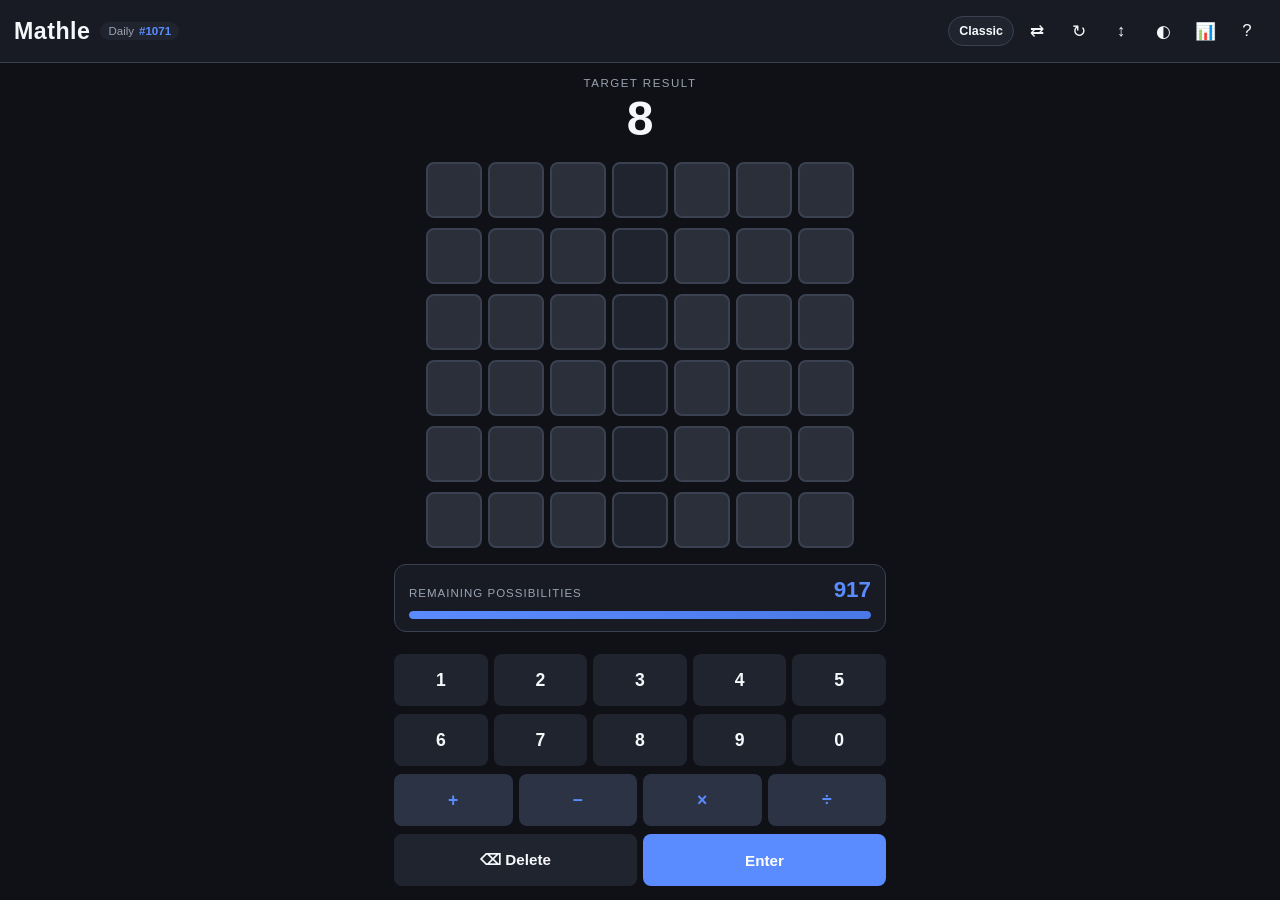
==== index.html @ 93868103 "Added equation mode Guess the two values and the answer" ====
<!DOCTYPE html>
<html lang="en">
<head>
  <meta charset="UTF-8" />
  <meta name="viewport" content="width=device-width, initial-scale=1.0, maximum-scale=1.0, user-scalable=no" />
  <meta name="theme-color" content="#0f1117" />
  <title>Mathle — Math Wordle</title>
  <link rel="stylesheet" href="styles.css" />
</head>
<body>
  <header class="topbar">
    <div class="brand">
      <h1>Mathle</h1>
      <span class="mode-badge">
        <span id="mode-label">Daily</span>
        <span id="puzzle-tag" class="puzzle-tag">#1</span>
      </span>
    </div>
    <div class="top-actions">
      <button id="type-toggle" class="text-btn" title="Switch Classic / Equation mode" aria-label="Switch game type">Classic</button>
      <button id="mode-toggle" class="icon-btn" title="Switch Daily / Unlimited" aria-label="Switch mode">⇄</button>
      <button id="new-game-btn" class="icon-btn" title="New puzzle" aria-label="New puzzle">↻</button>
      <button id="hints-toggle" class="icon-btn" title="Toggle higher/lower hints" aria-label="Toggle hints">↕</button>
      <button id="colorblind-btn" class="icon-btn" title="Colorblind mode" aria-label="Colorblind mode">◐</button>
      <button id="stats-btn" class="icon-btn" title="Statistics" aria-label="Statistics">📊</button>
      <button id="help-btn" class="icon-btn" title="How to play" aria-label="Help">?</button>
    </div>
  </header>

  <main class="game">
    <section class="target">
      <div class="target-label">Target result</div>
      <div id="target-result" class="target-value">—</div>
    </section>

    <section id="board" class="board" aria-label="Guesses"></section>

    <section class="entropy" aria-label="Remaining possibilities">
      <div class="entropy-head">
        <span class="entropy-label">Remaining possibilities</span>
        <span id="entropy-value" class="entropy-value">—</span>
      </div>
      <div class="entropy-track"><div id="entropy-bar" class="entropy-bar"></div></div>
    </section>

    <section id="keypad" class="keypad" aria-label="Keypad">
      <div class="key-row">
        <button class="key" data-key="1">1</button>
        <button class="key" data-key="2">2</button>
        <button class="key" data-key="3">3</button>
        <button class="key" data-key="4">4</button>
        <button class="key" data-key="5">5</button>
      </div>
      <div class="key-row">
        <button class="key" data-key="6">6</button>
        <button class="key" data-key="7">7</button>
        <button class="key" data-key="8">8</button>
        <button class="key" data-key="9">9</button>
        <button class="key" data-key="0">0</button>
      </div>
      <div class="key-row">
        <button class="key op-key" data-key="+">+</button>
        <button class="key op-key" data-key="−">−</button>
        <button class="key op-key" data-key="×">×</button>
        <button class="key op-key" data-key="÷">÷</button>
        <button class="key op-key key-eq" data-key="=" title="Move to the result">=</button>
      </div>
      <div class="key-row">
        <button class="key wide" data-key="del">⌫ Delete</button>
        <button class="key wide accent" data-key="enter">Enter</button>
      </div>
    </section>
  </main>

  <!-- Overlay + modals -->
  <div id="overlay" class="overlay"></div>

  <div id="help-modal" class="modal">
    <button class="modal-close" data-close aria-label="Close">×</button>
    <h2>How to play</h2>
    <p>Find the hidden equation that produces the <strong>target result</strong>.
       Guess a <strong>three-digit number</strong>, an <strong>operator</strong>
       (+ − × ÷), and another <strong>three-digit number</strong>. The result is
       computed for you.</p>
    <ul class="legend">
      <li><span class="swatch correct"></span> Right digit, right spot</li>
      <li><span class="swatch present"></span> Digit is in that number, wrong spot</li>
      <li><span class="swatch absent"></span> Digit not in that number</li>
    </ul>
    <p>The operator tile turns green when it's correct. Beneath each number a pill
       shows <strong>▲ Higher</strong> or <strong>▼ Lower</strong> — telling you
       which way the hidden number's <em>full value</em> lies (not its digits).</p>
    <p>The <strong>Remaining possibilities</strong> meter shows how many equations
       still fit everything you've learned. You have <strong>6 guesses</strong>.</p>

    <h3>Two modes</h3>
    <p><strong>Classic</strong> — the result is shown; find the two 3-digit numbers
       and operator that make it.</p>
    <p><strong>Equation</strong> — nothing is shown. Guess a whole equation: two
       1–2 digit numbers, an operator, and the answer (type the operands, press
       <strong>=</strong>, then the result). Your guess must actually balance.
       Empty leading cells are <strong>blanks</strong> — a green blank means that
       number is shorter than its box. Use <strong>↕</strong> to turn the
       Higher/Lower hints off for a harder game.</p>
  </div>

  <div id="stats-modal" class="modal">
    <button class="modal-close" data-close aria-label="Close">×</button>
    <h2>Statistics</h2>
    <div class="stats-grid">
      <div><div id="stat-played" class="stat-num">0</div><div class="stat-cap">Played</div></div>
      <div><div id="stat-winpct" class="stat-num">0</div><div class="stat-cap">Win %</div></div>
      <div><div id="stat-streak" class="stat-num">0</div><div class="stat-cap">Streak</div></div>
      <div><div id="stat-best" class="stat-num">0</div><div class="stat-cap">Best</div></div>
    </div>
    <h3>Guess distribution</h3>
    <div id="dist-bars" class="dist-bars"></div>
  </div>

  <div id="gameover-modal" class="modal">
    <button class="modal-close" data-close aria-label="Close">×</button>
    <h2 id="gameover-title">Solved!</h2>
    <p id="gameover-sub" class="gameover-sub"></p>
    <div id="result-equation" class="result-equation"></div>
    <div class="gameover-actions">
      <button id="share-btn" class="btn">Share</button>
      <button id="playagain-btn" class="btn accent">Play again</button>
    </div>
  </div>

  <div id="toast" class="toast" role="status" aria-live="polite"></div>

  <!-- Modules, loaded in dependency order (classic scripts share globals). -->
  <script src="js/constants.js"></script>
  <script src="js/rng.js"></script>
  <script src="js/feedbackEngine.js"></script>
  <script src="js/entropyCalculator.js"></script>
  <script src="js/puzzleGenerator.js"></script>
  <script src="js/guessValidator.js"></script>
  <script src="js/statisticsManager.js"></script>
  <script src="js/dailyPuzzle.js"></script>
  <script src="js/equationMode.js"></script>
  <script src="js/uiRenderer.js"></script>
  <script src="js/main.js"></script>
</body>
</html>
---- styles.css ----
/* ============================================================
   Mathle — dark-first, mobile-friendly styling
   ============================================================ */

:root {
  --bg: #0f1117;
  --panel: #181b24;
  --panel-2: #20242f;
  --tile: #2a2f3a;
  --tile-border: #3a4150;
  --text: #f5f7fa;
  --muted: #9aa3b2;
  --accent: #5b8cff;
  --accent-2: #4a78e6;

  --correct: #4caf72;
  --present: #d6a93b;
  --absent: #3a4150;

  --radius: 12px;
  --gap: 6px;
  --tile-size: clamp(38px, 11.5vw, 56px);
}

/* Colorblind palette: blue / orange (high-contrast, Wordle-style) */
body.colorblind {
  --correct: #2f80ed;
  --present: #f28c28;
}

* { box-sizing: border-box; }

html, body {
  margin: 0;
  height: 100%;
}

body {
  background: var(--bg);
  color: var(--text);
  font-family: -apple-system, BlinkMacSystemFont, "Segoe UI", Roboto, Helvetica, Arial, sans-serif;
  -webkit-font-smoothing: antialiased;
  display: flex;
  flex-direction: column;
  min-height: 100vh;
  touch-action: manipulation;
}

/* ---- Top bar ---- */
.topbar {
  display: flex;
  align-items: center;
  justify-content: space-between;
  gap: 6px 10px;
  flex-wrap: wrap; /* controls drop to a second line rather than clipping */
  padding: 12px 14px;
  border-bottom: 1px solid var(--tile-border);
  background: var(--panel);
  position: sticky;
  top: 0;
  z-index: 5;
}
.top-actions { flex-wrap: wrap; justify-content: flex-end; }
.brand { display: flex; align-items: center; gap: 10px; }
.brand h1 {
  font-size: 1.45rem;
  margin: 0;
  letter-spacing: 0.5px;
  font-weight: 800;
}
.mode-badge {
  display: inline-flex;
  align-items: center;
  gap: 5px;
  font-size: 0.72rem;
  color: var(--muted);
  background: var(--panel-2);
  padding: 3px 8px;
  border-radius: 999px;
}
.puzzle-tag { color: var(--accent); font-weight: 700; }

.top-actions { display: flex; gap: 4px; }
.icon-btn {
  background: transparent;
  border: none;
  color: var(--text);
  font-size: 1.05rem;
  width: 38px;
  height: 38px;
  border-radius: 10px;
  cursor: pointer;
  transition: background 0.15s;
}
.icon-btn:hover { background: var(--panel-2); }

/* ---- Layout ---- */
.game {
  flex: 1;
  width: 100%;
  max-width: 520px;
  margin: 0 auto;
  padding: 14px;
  display: flex;
  flex-direction: column;
  gap: 16px;
}

/* ---- Target ---- */
.target { text-align: center; }
.target-label {
  font-size: 0.72rem;
  text-transform: uppercase;
  letter-spacing: 1.5px;
  color: var(--muted);
}
.target-value {
  font-size: clamp(2.1rem, 9vw, 3rem);
  font-weight: 800;
  font-variant-numeric: tabular-nums;
  margin-top: 2px;
}

/* ---- Board ---- */
.board {
  display: flex;
  flex-direction: column;
  gap: 10px;
  align-items: center;
}
.row {
  display: flex;
  flex-direction: column;
  align-items: center;
  gap: 3px;
}
.row-eq {
  display: flex;
  align-items: flex-start;
  gap: var(--gap);
  justify-content: center;
}
.operand-wrap {
  display: flex;
  flex-direction: column;
  align-items: stretch; /* hint pill stretches to the full operand width */
  gap: 4px;
}
.operand { display: flex; gap: var(--gap); }

.tile {
  width: var(--tile-size);
  height: var(--tile-size);
  display: flex;
  align-items: center;
  justify-content: center;
  font-size: calc(var(--tile-size) * 0.46);
  font-weight: 700;
  background: var(--tile);
  border: 2px solid var(--tile-border);
  border-radius: 8px;
  font-variant-numeric: tabular-nums;
  color: var(--text);
  user-select: none;
}
.tile.op {
  align-self: flex-start;
  background: var(--panel-2);
}
.tile.filled {
  border-color: var(--accent);
  animation: pop 0.1s ease;
}
.tile.correct { background: var(--correct); border-color: var(--correct); color: #fff; }
.tile.present { background: var(--present); border-color: var(--present); color: #fff; }
.tile.absent  { background: var(--absent);  border-color: var(--absent);  color: var(--text); }

/* Value hint pill — annotates the whole operand, deliberately styled unlike a
   digit tile (outlined pill, full operand width) so it can't be mistaken for
   per-digit feedback. */
.hint {
  display: flex;
  align-items: center;
  justify-content: center;
  gap: 4px;
  font-size: 0.62rem;
  font-weight: 800;
  text-transform: uppercase;
  letter-spacing: 0.6px;
  padding: 3px 4px;
  border-radius: 6px;
  background: var(--panel-2);
  border: 1px solid var(--tile-border);
  white-space: nowrap;
}
.hint .hint-ico { font-size: 0.6rem; line-height: 1; }
.hint.up   { color: #6ea8ff; border-color: #324a73; }
.hint.down { color: #ff9db1; border-color: #6e3a48; }
.hint.equal { color: var(--correct); border-color: #2f5a43; }

.eq-result {
  font-size: 0.78rem;
  color: var(--muted);
  font-variant-numeric: tabular-nums;
  white-space: nowrap;
}
.eq-result.match { color: var(--correct); font-weight: 700; }

/* ---- Entropy meter ---- */
.entropy {
  background: var(--panel);
  border: 1px solid var(--tile-border);
  border-radius: var(--radius);
  padding: 12px 14px;
}
.entropy-head {
  display: flex;
  align-items: baseline;
  justify-content: space-between;
}
.entropy-label {
  font-size: 0.72rem;
  text-transform: uppercase;
  letter-spacing: 1px;
  color: var(--muted);
}
.entropy-value {
  font-size: 1.4rem;
  font-weight: 800;
  font-variant-numeric: tabular-nums;
  color: var(--accent);
}
.entropy-track {
  margin-top: 8px;
  height: 8px;
  background: var(--panel-2);
  border-radius: 999px;
  overflow: hidden;
}
.entropy-bar {
  height: 100%;
  width: 100%;
  background: linear-gradient(90deg, var(--accent), var(--accent-2));
  border-radius: 999px;
  transition: width 0.6s cubic-bezier(0.22, 1, 0.36, 1);
}
.entropy-bar.solved { background: linear-gradient(90deg, var(--correct), #6dd39a); }

/* ---- Keypad ---- */
.keypad {
  display: flex;
  flex-direction: column;
  gap: 8px;
  margin-top: auto;
}
.key-row { display: flex; gap: 6px; justify-content: center; }
.key {
  flex: 1;
  min-width: 0;
  height: 52px;
  border: none;
  border-radius: 8px;
  background: var(--panel-2);
  color: var(--text);
  font-size: 1.1rem;
  font-weight: 700;
  cursor: pointer;
  transition: transform 0.08s, background 0.15s;
}
.key:active { transform: translateY(1px) scale(0.97); }
.key.op-key { background: #2c3344; color: var(--accent); }
.key.wide { flex: 1.6; font-size: 0.95rem; }
.key.accent { background: var(--accent); color: #fff; }
.key.correct { background: var(--correct); color: #fff; }
.key.present { background: var(--present); color: #fff; }
.key.absent  { background: #14171f; color: var(--muted); }

/* ---- Overlay & modals ---- */
.overlay {
  position: fixed;
  inset: 0;
  background: rgba(0, 0, 0, 0.6);
  opacity: 0;
  pointer-events: none;
  transition: opacity 0.2s;
  z-index: 10;
}
.overlay.open { opacity: 1; pointer-events: auto; }

.modal {
  position: fixed;
  left: 50%;
  top: 50%;
  transform: translate(-50%, -46%) scale(0.96);
  width: min(420px, calc(100vw - 32px));
  max-height: 86vh;
  overflow-y: auto;
  background: var(--panel);
  border: 1px solid var(--tile-border);
  border-radius: 16px;
  padding: 22px;
  z-index: 11;
  opacity: 0;
  pointer-events: none;
  transition: opacity 0.2s, transform 0.2s;
}
.modal.open {
  opacity: 1;
  pointer-events: auto;
  transform: translate(-50%, -50%) scale(1);
}
.modal h2 { margin-top: 0; }
.modal-close {
  position: absolute;
  top: 12px;
  right: 14px;
  background: none;
  border: none;
  color: var(--muted);
  font-size: 1.6rem;
  cursor: pointer;
  line-height: 1;
}

.legend { list-style: none; padding: 0; }
.legend li { display: flex; align-items: center; gap: 10px; margin: 8px 0; }
.swatch {
  width: 22px;
  height: 22px;
  border-radius: 5px;
  display: inline-block;
}
.swatch.correct { background: var(--correct); }
.swatch.present { background: var(--present); }
.swatch.absent  { background: var(--absent); }

.stats-grid {
  display: grid;
  grid-template-columns: repeat(4, 1fr);
  gap: 8px;
  text-align: center;
  margin-bottom: 18px;
}
.stat-num { font-size: 1.8rem; font-weight: 800; font-variant-numeric: tabular-nums; }
.stat-cap { font-size: 0.68rem; color: var(--muted); text-transform: uppercase; }

.dist-bars { display: flex; flex-direction: column; gap: 5px; }
.dist-row { display: flex; align-items: center; gap: 8px; }
.dist-label { width: 14px; color: var(--muted); font-weight: 700; }
.dist-bar {
  background: var(--accent);
  color: #fff;
  font-size: 0.78rem;
  font-weight: 700;
  text-align: right;
  padding: 2px 8px;
  border-radius: 4px;
  min-width: 24px;
  transition: width 0.4s ease;
}

.gameover-sub { color: var(--muted); margin-top: -6px; }
.result-equation {
  text-align: center;
  font-size: 1.4rem;
  font-weight: 800;
  font-variant-numeric: tabular-nums;
  background: var(--panel-2);
  border-radius: 10px;
  padding: 14px;
  margin: 14px 0;
}
.gameover-actions { display: flex; gap: 10px; }
.btn {
  flex: 1;
  height: 48px;
  border: none;
  border-radius: 10px;
  background: var(--panel-2);
  color: var(--text);
  font-size: 1rem;
  font-weight: 700;
  cursor: pointer;
}
.btn.accent { background: var(--accent); color: #fff; }
.btn:active { transform: translateY(1px); }

/* ---- Toast ---- */
.toast {
  position: fixed;
  left: 50%;
  bottom: 22px;
  transform: translateX(-50%) translateY(20px);
  background: #000;
  color: #fff;
  padding: 10px 18px;
  border-radius: 8px;
  font-weight: 600;
  font-size: 0.9rem;
  opacity: 0;
  pointer-events: none;
  transition: opacity 0.2s, transform 0.2s;
  z-index: 20;
}
.toast.show { opacity: 0.96; transform: translateX(-50%) translateY(0); }

/* ---- Animations ---- */
@keyframes pop {
  0% { transform: scale(0.9); }
  100% { transform: scale(1); }
}
@keyframes flip {
  0% { transform: rotateX(0); }
  50% { transform: rotateX(90deg); }
  100% { transform: rotateX(0); }
}
.tile.reveal { animation: flip 0.5s ease both; }

@keyframes shake {
  10%, 90% { transform: translateX(-2px); }
  20%, 80% { transform: translateX(4px); }
  30%, 50%, 70% { transform: translateX(-7px); }
  40%, 60% { transform: translateX(7px); }
}
.row.shake { animation: shake 0.45s ease; }

@keyframes bounce {
  0% { transform: translateY(0); }
  30% { transform: translateY(-14px); }
  50% { transform: translateY(0); }
  65% { transform: translateY(-7px); }
  100% { transform: translateY(0); }
}
.row.win-bounce .tile { animation: bounce 0.6s ease; }

@media (prefers-reduced-motion: reduce) {
  .tile.reveal, .row.shake, .row.win-bounce .tile { animation: none; }
}

/* ---- Game-type toggle button ---- */
.text-btn {
  background: var(--panel-2);
  border: 1px solid var(--tile-border);
  color: var(--text);
  font-size: 0.78rem;
  font-weight: 700;
  height: 30px;
  padding: 0 10px;
  border-radius: 999px;
  cursor: pointer;
  align-self: center;
}
.text-btn:hover { background: var(--tile); }

/* ---- Equation mode ---- */
body.mode-equation { --tile-size: clamp(28px, 7.6vw, 40px); --gap: 4px; }
body.mode-equation .target { display: none; }   /* nothing is given away */
body.mode-classic .key-eq { display: none; }    /* "=" only used in Equation */
body.hints-off .hint { display: none; }          /* hide higher/lower pills */

/* Blank padding cell — clearly emptier than an unfilled tile, but still grades. */
.tile.blank {
  background: #12151c;
  border-color: #232833;
  border-style: dashed;
}
.tile.blank.correct { background: var(--correct); border-color: var(--correct); border-style: solid; }
.tile.blank.present { background: var(--present); border-color: var(--present); border-style: solid; }
.tile.blank.absent  { background: #14171f; border-color: var(--tile-border); border-style: solid; }

/* Static "=" separator between the second operand and the result. */
.tile.sep {
  background: transparent;
  border: none;
  color: var(--muted);
  font-weight: 700;
  width: auto;
  min-width: 14px;
}

/* Highlight the field currently receiving input. */
.operand.active .tile {
  border-color: var(--accent);
  box-shadow: 0 0 0 1px var(--accent) inset;
}

/* ---- Mobile ---- */
.keypad { padding-bottom: env(safe-area-inset-bottom, 0); }
@media (max-width: 520px) {
  body.mode-equation { --tile-size: clamp(22px, 7vw, 33px); --gap: 3px; }
  .text-btn { font-size: 0.7rem; height: 28px; padding: 0 8px; }
}

@media (max-width: 520px) {
  :root {
    --tile-size: clamp(34px, 12.6vw, 50px);
    --gap: 5px;
  }
  .game { padding: 10px 10px 8px; gap: 12px; }
  .topbar { padding: 9px 10px; }
  .brand h1 { font-size: 1.2rem; }
  .top-actions { gap: 2px; }
  .icon-btn { width: 33px; height: 33px; font-size: 1rem; }
  .target-value { font-size: clamp(1.9rem, 11vw, 2.6rem); }
  .board { gap: 8px; }
  .entropy { padding: 10px 12px; }
  .entropy-value { font-size: 1.2rem; }
  .key { height: 46px; font-size: 1.02rem; }
  .key.wide { font-size: 0.88rem; }
  .keypad { gap: 6px; }
  .key-row { gap: 5px; }
  .hint { font-size: 0.56rem; letter-spacing: 0.3px; padding: 2px 3px; }
}

/* Very narrow phones: keep all 7 tiles on one line. */
@media (max-width: 360px) {
  :root { --tile-size: clamp(30px, 12vw, 42px); --gap: 4px; }
  .hint .hint-word { display: none; } /* arrow alone once space is tight */
  .hint { font-size: 0.7rem; }
}
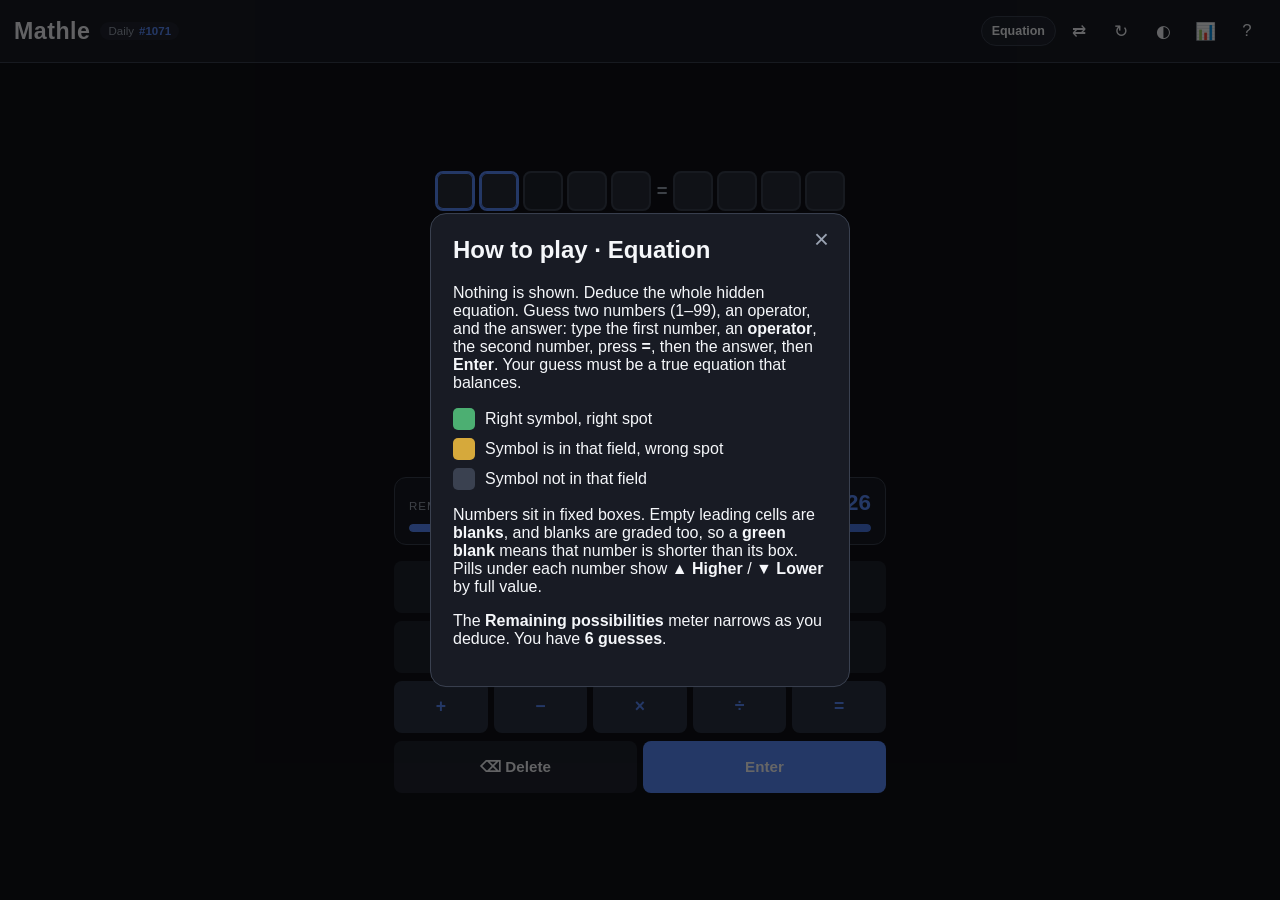
==== commit 672d5ab5: "Default mode, adjusted UI and help screen Changed default mode and adjusted UI and help screen" ====
--- a/index.html
+++ b/index.html
@@ -20,7 +20,6 @@
       <button id="type-toggle" class="text-btn" title="Switch Classic / Equation mode" aria-label="Switch game type">Classic</button>
       <button id="mode-toggle" class="icon-btn" title="Switch Daily / Unlimited" aria-label="Switch mode">⇄</button>
       <button id="new-game-btn" class="icon-btn" title="New puzzle" aria-label="New puzzle">↻</button>
-      <button id="hints-toggle" class="icon-btn" title="Toggle higher/lower hints" aria-label="Toggle hints">↕</button>
       <button id="colorblind-btn" class="icon-btn" title="Colorblind mode" aria-label="Colorblind mode">◐</button>
       <button id="stats-btn" class="icon-btn" title="Statistics" aria-label="Statistics">📊</button>
       <button id="help-btn" class="icon-btn" title="How to play" aria-label="Help">?</button>
@@ -77,31 +76,46 @@
 
   <div id="help-modal" class="modal">
     <button class="modal-close" data-close aria-label="Close">×</button>
-    <h2>How to play</h2>
-    <p>Find the hidden equation that produces the <strong>target result</strong>.
-       Guess a <strong>three-digit number</strong>, an <strong>operator</strong>
-       (+ − × ÷), and another <strong>three-digit number</strong>. The result is
-       computed for you.</p>
-    <ul class="legend">
-      <li><span class="swatch correct"></span> Right digit, right spot</li>
-      <li><span class="swatch present"></span> Digit is in that number, wrong spot</li>
-      <li><span class="swatch absent"></span> Digit not in that number</li>
-    </ul>
-    <p>The operator tile turns green when it's correct. Beneath each number a pill
-       shows <strong>▲ Higher</strong> or <strong>▼ Lower</strong> — telling you
-       which way the hidden number's <em>full value</em> lies (not its digits).</p>
-    <p>The <strong>Remaining possibilities</strong> meter shows how many equations
-       still fit everything you've learned. You have <strong>6 guesses</strong>.</p>
 
-    <h3>Two modes</h3>
-    <p><strong>Classic</strong> — the result is shown; find the two 3-digit numbers
-       and operator that make it.</p>
-    <p><strong>Equation</strong> — nothing is shown. Guess a whole equation: two
-       1–2 digit numbers, an operator, and the answer (type the operands, press
-       <strong>=</strong>, then the result). Your guess must actually balance.
-       Empty leading cells are <strong>blanks</strong> — a green blank means that
-       number is shorter than its box. Use <strong>↕</strong> to turn the
-       Higher/Lower hints off for a harder game.</p>
+    <!-- Equation mode help (the default) -->
+    <div class="help-equation">
+      <h2>How to play · Equation</h2>
+      <p>Nothing is shown. Deduce the whole hidden equation. Guess two numbers
+         (1–99), an operator, and the answer: type the first number, an
+         <strong>operator</strong>, the second number, press <strong>=</strong>,
+         then the answer, then <strong>Enter</strong>. Your guess must be a true
+         equation that balances.</p>
+      <ul class="legend">
+        <li><span class="swatch correct"></span> Right symbol, right spot</li>
+        <li><span class="swatch present"></span> Symbol is in that field, wrong spot</li>
+        <li><span class="swatch absent"></span> Symbol not in that field</li>
+      </ul>
+      <p>Numbers sit in fixed boxes. Empty leading cells are <strong>blanks</strong>,
+         and blanks are graded too, so a <strong>green blank</strong> means that
+         number is shorter than its box. Pills under each number show
+         <strong>▲ Higher</strong> / <strong>▼ Lower</strong> by full value.</p>
+      <p>The <strong>Remaining possibilities</strong> meter narrows as you deduce.
+         You have <strong>6 guesses</strong>.</p>
+    </div>
+
+    <!-- Classic mode help -->
+    <div class="help-classic">
+      <h2>How to play · Classic</h2>
+      <p>Find the hidden equation that produces the <strong>target result</strong>.
+         Guess a <strong>three-digit number</strong>, an <strong>operator</strong>
+         (+ − × ÷), and another <strong>three-digit number</strong>. The result is
+         computed for you.</p>
+      <ul class="legend">
+        <li><span class="swatch correct"></span> Right digit, right spot</li>
+        <li><span class="swatch present"></span> Digit is in that number, wrong spot</li>
+        <li><span class="swatch absent"></span> Digit not in that number</li>
+      </ul>
+      <p>The operator tile turns green when it's correct. Beneath each number a pill
+         shows <strong>▲ Higher</strong> or <strong>▼ Lower</strong>, telling you
+         which way the hidden number's <em>full value</em> lies (not its digits).</p>
+      <p>The <strong>Remaining possibilities</strong> meter shows how many equations
+         still fit everything you've learned. You have <strong>6 guesses</strong>.</p>
+    </div>
   </div>
 
   <div id="stats-modal" class="modal">
@@ -115,6 +129,7 @@
     </div>
     <h3>Guess distribution</h3>
     <div id="dist-bars" class="dist-bars"></div>
+    <div class="stat-extra">Wrong answers entered: <strong id="stat-miscalc">0</strong></div>
   </div>
 
   <div id="gameover-modal" class="modal">
--- a/styles.css
+++ b/styles.css
@@ -104,6 +104,10 @@
   display: flex;
   flex-direction: column;
   gap: 16px;
+  /* Centre the whole group so spare height sits above/below it rather than as a
+     gap between the puzzle and the keypad. When content is taller than the
+     viewport this is a no-op and the page simply scrolls. */
+  justify-content: center;
 }
 
 /* ---- Target ---- */
@@ -251,7 +255,6 @@
   display: flex;
   flex-direction: column;
   gap: 8px;
-  margin-top: auto;
 }
 .key-row { display: flex; gap: 6px; justify-content: center; }
 .key {
@@ -456,7 +459,18 @@
 body.mode-equation { --tile-size: clamp(28px, 7.6vw, 40px); --gap: 4px; }
 body.mode-equation .target { display: none; }   /* nothing is given away */
 body.mode-classic .key-eq { display: none; }    /* "=" only used in Equation */
-body.hints-off .hint { display: none; }          /* hide higher/lower pills */
+
+/* Each mode shows only its own help text and stats. */
+body.mode-classic .help-equation { display: none; }
+body.mode-equation .help-classic { display: none; }
+body.mode-classic .stat-extra { display: none; } /* miscalcs are Equation-only */
+.stat-extra {
+  margin-top: 16px;
+  text-align: center;
+  font-size: 0.85rem;
+  color: var(--muted);
+}
+.stat-extra strong { color: var(--text); }
 
 /* Blank padding cell — clearly emptier than an unfilled tile, but still grades. */
 .tile.blank {
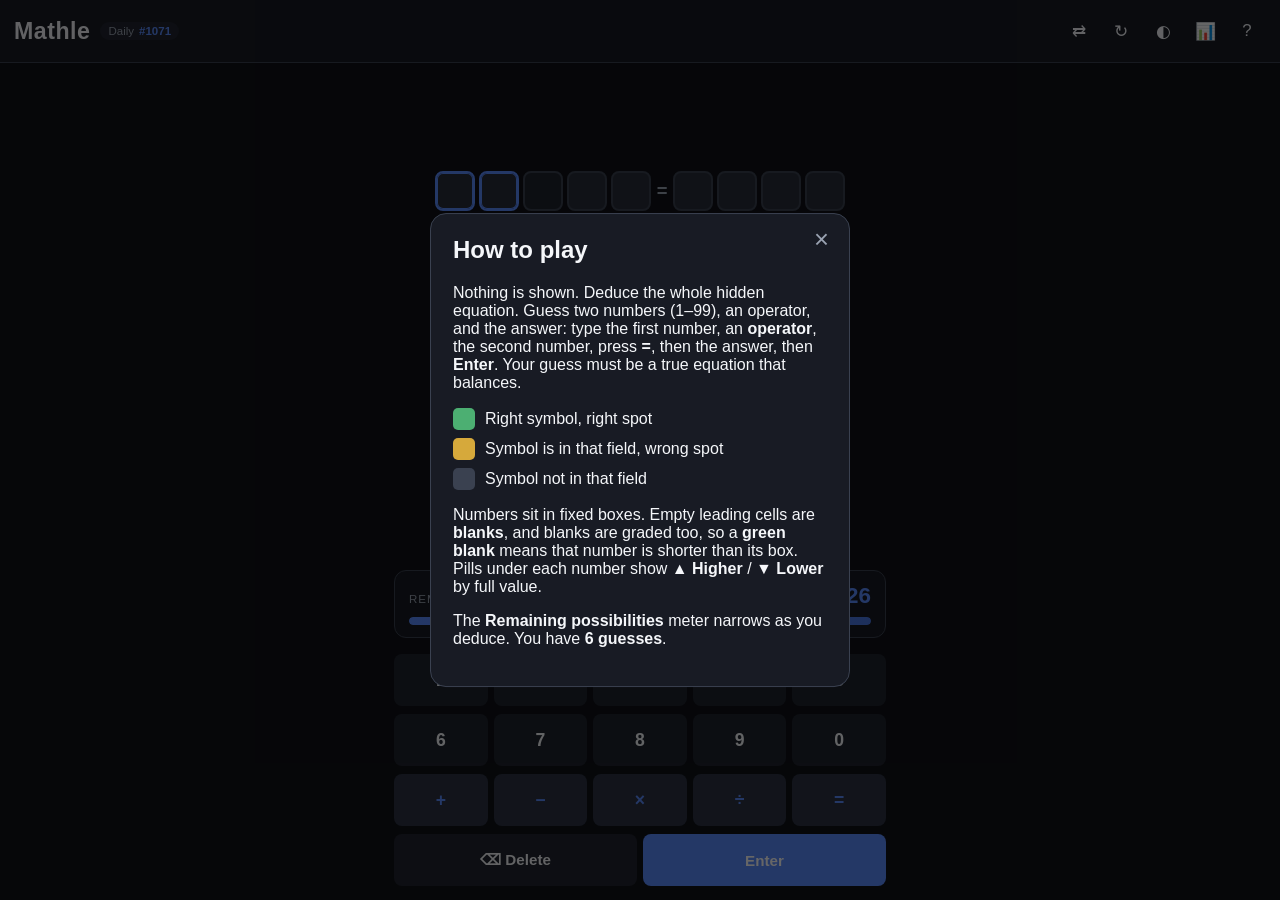
==== commit c9673d8e: "Removed Classic Mode" ====
--- a/index.html
+++ b/index.html
@@ -17,7 +17,6 @@
       </span>
     </div>
     <div class="top-actions">
-      <button id="type-toggle" class="text-btn" title="Switch Classic / Equation mode" aria-label="Switch game type">Classic</button>
       <button id="mode-toggle" class="icon-btn" title="Switch Daily / Unlimited" aria-label="Switch mode">⇄</button>
       <button id="new-game-btn" class="icon-btn" title="New puzzle" aria-label="New puzzle">↻</button>
       <button id="colorblind-btn" class="icon-btn" title="Colorblind mode" aria-label="Colorblind mode">◐</button>
@@ -27,11 +26,6 @@
   </header>
 
   <main class="game">
-    <section class="target">
-      <div class="target-label">Target result</div>
-      <div id="target-result" class="target-value">—</div>
-    </section>
-
     <section id="board" class="board" aria-label="Guesses"></section>
 
     <section class="entropy" aria-label="Remaining possibilities">
@@ -76,46 +70,23 @@
 
   <div id="help-modal" class="modal">
     <button class="modal-close" data-close aria-label="Close">×</button>
-
-    <!-- Equation mode help (the default) -->
-    <div class="help-equation">
-      <h2>How to play · Equation</h2>
-      <p>Nothing is shown. Deduce the whole hidden equation. Guess two numbers
-         (1–99), an operator, and the answer: type the first number, an
-         <strong>operator</strong>, the second number, press <strong>=</strong>,
-         then the answer, then <strong>Enter</strong>. Your guess must be a true
-         equation that balances.</p>
-      <ul class="legend">
-        <li><span class="swatch correct"></span> Right symbol, right spot</li>
-        <li><span class="swatch present"></span> Symbol is in that field, wrong spot</li>
-        <li><span class="swatch absent"></span> Symbol not in that field</li>
-      </ul>
-      <p>Numbers sit in fixed boxes. Empty leading cells are <strong>blanks</strong>,
-         and blanks are graded too, so a <strong>green blank</strong> means that
-         number is shorter than its box. Pills under each number show
-         <strong>▲ Higher</strong> / <strong>▼ Lower</strong> by full value.</p>
-      <p>The <strong>Remaining possibilities</strong> meter narrows as you deduce.
-         You have <strong>6 guesses</strong>.</p>
-    </div>
-
-    <!-- Classic mode help -->
-    <div class="help-classic">
-      <h2>How to play · Classic</h2>
-      <p>Find the hidden equation that produces the <strong>target result</strong>.
-         Guess a <strong>three-digit number</strong>, an <strong>operator</strong>
-         (+ − × ÷), and another <strong>three-digit number</strong>. The result is
-         computed for you.</p>
-      <ul class="legend">
-        <li><span class="swatch correct"></span> Right digit, right spot</li>
-        <li><span class="swatch present"></span> Digit is in that number, wrong spot</li>
-        <li><span class="swatch absent"></span> Digit not in that number</li>
-      </ul>
-      <p>The operator tile turns green when it's correct. Beneath each number a pill
-         shows <strong>▲ Higher</strong> or <strong>▼ Lower</strong>, telling you
-         which way the hidden number's <em>full value</em> lies (not its digits).</p>
-      <p>The <strong>Remaining possibilities</strong> meter shows how many equations
-         still fit everything you've learned. You have <strong>6 guesses</strong>.</p>
-    </div>
+    <h2>How to play</h2>
+    <p>Nothing is shown. Deduce the whole hidden equation. Guess two numbers
+       (1–99), an operator, and the answer: type the first number, an
+       <strong>operator</strong>, the second number, press <strong>=</strong>,
+       then the answer, then <strong>Enter</strong>. Your guess must be a true
+       equation that balances.</p>
+    <ul class="legend">
+      <li><span class="swatch correct"></span> Right symbol, right spot</li>
+      <li><span class="swatch present"></span> Symbol is in that field, wrong spot</li>
+      <li><span class="swatch absent"></span> Symbol not in that field</li>
+    </ul>
+    <p>Numbers sit in fixed boxes. Empty leading cells are <strong>blanks</strong>,
+       and blanks are graded too, so a <strong>green blank</strong> means that
+       number is shorter than its box. Pills under each number show
+       <strong>▲ Higher</strong> / <strong>▼ Lower</strong> by full value.</p>
+    <p>The <strong>Remaining possibilities</strong> meter narrows as you deduce.
+       You have <strong>6 guesses</strong>.</p>
   </div>
 
   <div id="stats-modal" class="modal">
@@ -148,10 +119,6 @@
   <!-- Modules, loaded in dependency order (classic scripts share globals). -->
   <script src="js/constants.js"></script>
   <script src="js/rng.js"></script>
-  <script src="js/feedbackEngine.js"></script>
-  <script src="js/entropyCalculator.js"></script>
-  <script src="js/puzzleGenerator.js"></script>
-  <script src="js/guessValidator.js"></script>
   <script src="js/statisticsManager.js"></script>
   <script src="js/dailyPuzzle.js"></script>
   <script src="js/equationMode.js"></script>
--- a/styles.css
+++ b/styles.css
@@ -18,8 +18,9 @@
   --absent: #3a4150;
 
   --radius: 12px;
-  --gap: 6px;
-  --tile-size: clamp(38px, 11.5vw, 56px);
+  --gap: 4px;
+  /* 10 cells per row (2 + op + 2 + = + 4), so tiles are sized accordingly. */
+  --tile-size: clamp(28px, 7.6vw, 40px);
 }
 
 /* Colorblind palette: blue / orange (high-contrast, Wordle-style) */
@@ -42,7 +43,8 @@
   -webkit-font-smoothing: antialiased;
   display: flex;
   flex-direction: column;
-  min-height: 100vh;
+  height: 100dvh;       /* lock to the (dynamic) viewport */
+  overflow: hidden;     /* the page itself never scrolls */
   touch-action: manipulation;
 }
 
@@ -97,6 +99,7 @@
 /* ---- Layout ---- */
 .game {
   flex: 1;
+  min-height: 0; /* allow the board region inside to shrink instead of overflowing */
   width: 100%;
   max-width: 520px;
   margin: 0 auto;
@@ -104,33 +107,28 @@
   display: flex;
   flex-direction: column;
   gap: 16px;
-  /* Centre the whole group so spare height sits above/below it rather than as a
-     gap between the puzzle and the keypad. When content is taller than the
-     viewport this is a no-op and the page simply scrolls. */
+}
+
+/* ---- Board ---- */
+/* The board is a flex region that soaks up all spare vertical space, so the
+   meter and keypad below it stay put. Its rows live in .board-rows, which is
+   scaled down by JS if it would ever exceed this region (keeping the whole
+   game on one non-scrolling screen). */
+.board {
+  flex: 1;
+  min-height: 0;
+  display: flex;
+  flex-direction: column;
+  align-items: center;
   justify-content: center;
-}
-
-/* ---- Target ---- */
-.target { text-align: center; }
-.target-label {
-  font-size: 0.72rem;
-  text-transform: uppercase;
-  letter-spacing: 1.5px;
-  color: var(--muted);
-}
-.target-value {
-  font-size: clamp(2.1rem, 9vw, 3rem);
-  font-weight: 800;
-  font-variant-numeric: tabular-nums;
-  margin-top: 2px;
-}
-
-/* ---- Board ---- */
-.board {
+  overflow: hidden;
+}
+.board-rows {
   display: flex;
   flex-direction: column;
   gap: 10px;
   align-items: center;
+  transform-origin: center center;
 }
 .row {
   display: flex;
@@ -201,14 +199,6 @@
 .hint.up   { color: #6ea8ff; border-color: #324a73; }
 .hint.down { color: #ff9db1; border-color: #6e3a48; }
 .hint.equal { color: var(--correct); border-color: #2f5a43; }
-
-.eq-result {
-  font-size: 0.78rem;
-  color: var(--muted);
-  font-variant-numeric: tabular-nums;
-  white-space: nowrap;
-}
-.eq-result.match { color: var(--correct); font-weight: 700; }
 
 /* ---- Entropy meter ---- */
 .entropy {
@@ -440,38 +430,6 @@
   .tile.reveal, .row.shake, .row.win-bounce .tile { animation: none; }
 }
 
-/* ---- Game-type toggle button ---- */
-.text-btn {
-  background: var(--panel-2);
-  border: 1px solid var(--tile-border);
-  color: var(--text);
-  font-size: 0.78rem;
-  font-weight: 700;
-  height: 30px;
-  padding: 0 10px;
-  border-radius: 999px;
-  cursor: pointer;
-  align-self: center;
-}
-.text-btn:hover { background: var(--tile); }
-
-/* ---- Equation mode ---- */
-body.mode-equation { --tile-size: clamp(28px, 7.6vw, 40px); --gap: 4px; }
-body.mode-equation .target { display: none; }   /* nothing is given away */
-body.mode-classic .key-eq { display: none; }    /* "=" only used in Equation */
-
-/* Each mode shows only its own help text and stats. */
-body.mode-classic .help-equation { display: none; }
-body.mode-equation .help-classic { display: none; }
-body.mode-classic .stat-extra { display: none; } /* miscalcs are Equation-only */
-.stat-extra {
-  margin-top: 16px;
-  text-align: center;
-  font-size: 0.85rem;
-  color: var(--muted);
-}
-.stat-extra strong { color: var(--text); }
-
 /* Blank padding cell — clearly emptier than an unfilled tile, but still grades. */
 .tile.blank {
   background: #12151c;
@@ -498,24 +456,24 @@
   box-shadow: 0 0 0 1px var(--accent) inset;
 }
 
+/* "Wrong answers entered" line in the stats modal. */
+.stat-extra {
+  margin-top: 16px;
+  text-align: center;
+  font-size: 0.85rem;
+  color: var(--muted);
+}
+.stat-extra strong { color: var(--text); }
+
 /* ---- Mobile ---- */
 .keypad { padding-bottom: env(safe-area-inset-bottom, 0); }
 @media (max-width: 520px) {
-  body.mode-equation { --tile-size: clamp(22px, 7vw, 33px); --gap: 3px; }
-  .text-btn { font-size: 0.7rem; height: 28px; padding: 0 8px; }
-}
-
-@media (max-width: 520px) {
-  :root {
-    --tile-size: clamp(34px, 12.6vw, 50px);
-    --gap: 5px;
-  }
+  :root { --tile-size: clamp(22px, 7vw, 33px); --gap: 3px; }
   .game { padding: 10px 10px 8px; gap: 12px; }
   .topbar { padding: 9px 10px; }
   .brand h1 { font-size: 1.2rem; }
   .top-actions { gap: 2px; }
   .icon-btn { width: 33px; height: 33px; font-size: 1rem; }
-  .target-value { font-size: clamp(1.9rem, 11vw, 2.6rem); }
   .board { gap: 8px; }
   .entropy { padding: 10px 12px; }
   .entropy-value { font-size: 1.2rem; }
@@ -526,9 +484,9 @@
   .hint { font-size: 0.56rem; letter-spacing: 0.3px; padding: 2px 3px; }
 }
 
-/* Very narrow phones: keep all 7 tiles on one line. */
+/* Very narrow phones. */
 @media (max-width: 360px) {
-  :root { --tile-size: clamp(30px, 12vw, 42px); --gap: 4px; }
+  :root { --tile-size: clamp(20px, 6.6vw, 30px); --gap: 3px; }
   .hint .hint-word { display: none; } /* arrow alone once space is tight */
   .hint { font-size: 0.7rem; }
 }
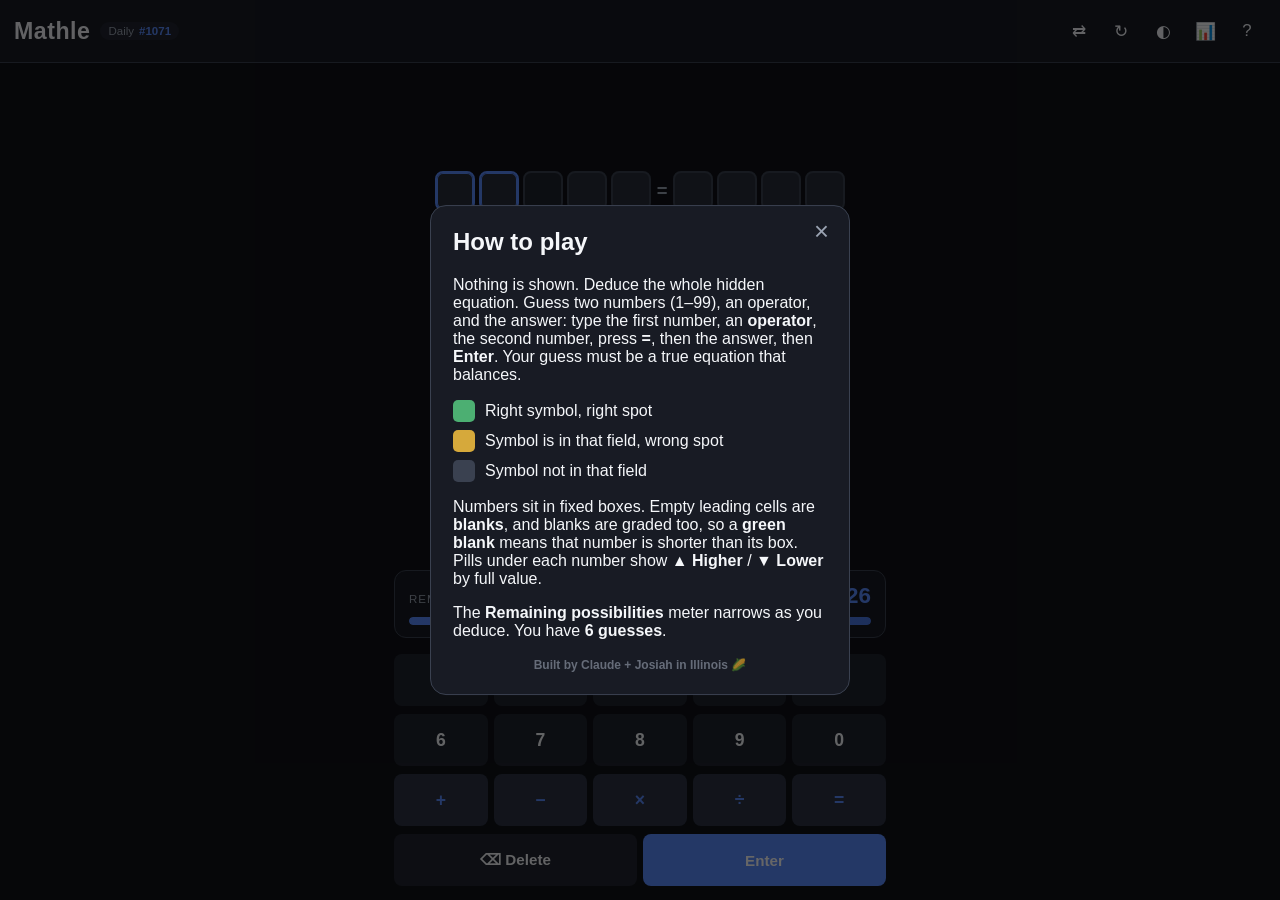
==== commit 39c21caf: "Branded Added branding to help page" ====
--- a/index.html
+++ b/index.html
@@ -87,6 +87,7 @@
        <strong>▲ Higher</strong> / <strong>▼ Lower</strong> by full value.</p>
     <p>The <strong>Remaining possibilities</strong> meter narrows as you deduce.
        You have <strong>6 guesses</strong>.</p>
+    <a class="credit" href="https://josiahmdavidson.com" target="_blank" rel="noopener">Built by Claude + Josiah in Illinois 🌽</a>
   </div>
 
   <div id="stats-modal" class="modal">
--- a/styles.css
+++ b/styles.css
@@ -464,6 +464,19 @@
   color: var(--muted);
 }
 .stat-extra strong { color: var(--text); }
+
+/* Quiet creator credit — help modal only. */
+.credit {
+  display: block;
+  margin-top: 18px;
+  text-align: center;
+  font-size: 0.75rem;
+  font-weight: 600;
+  color: var(--muted);
+  opacity: 0.6;
+  text-decoration: none;
+}
+.credit:hover { opacity: 0.85; }
 
 /* ---- Mobile ---- */
 .keypad { padding-bottom: env(safe-area-inset-bottom, 0); }
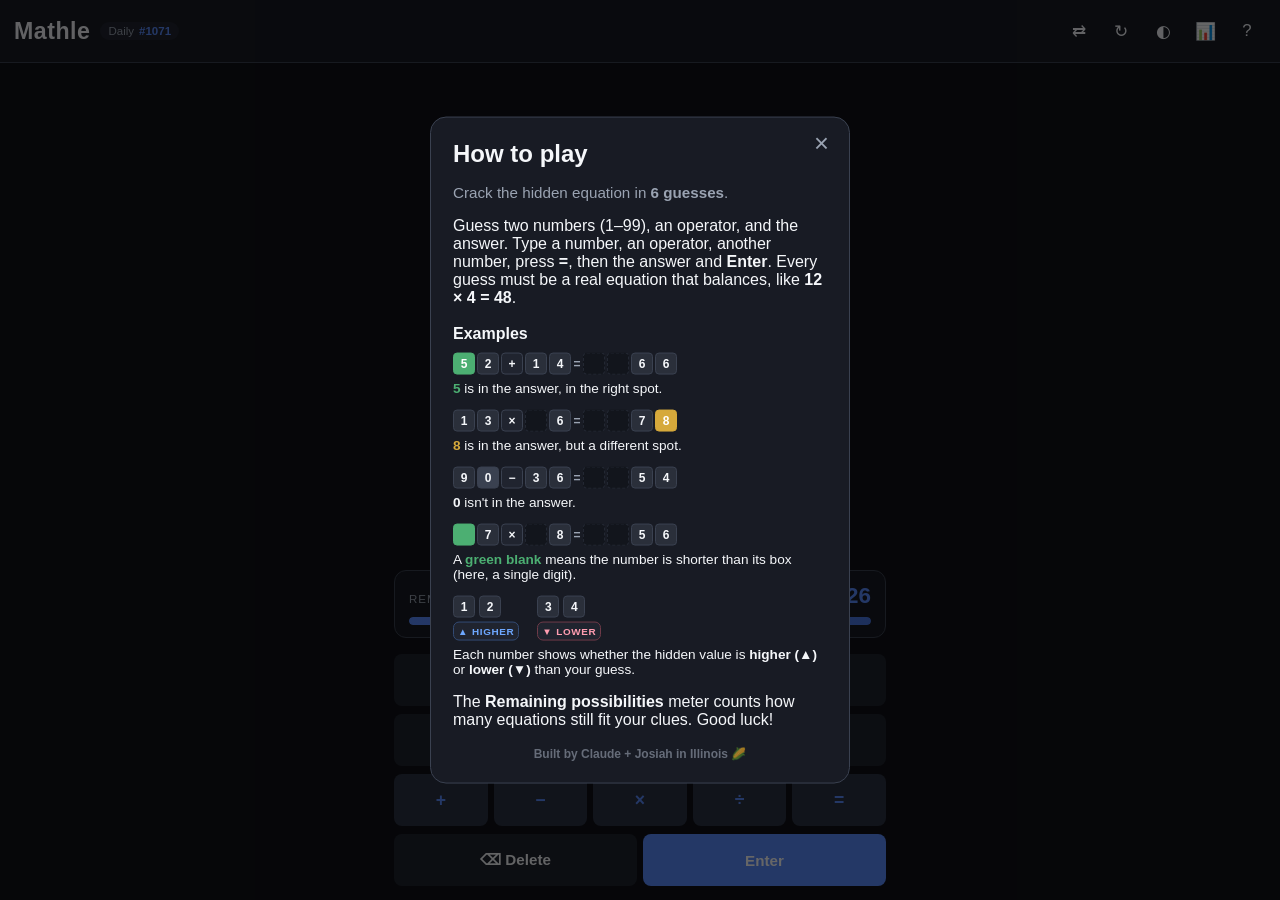
==== commit 00a531b2: "Updated help file Updated the help file with an example" ====
--- a/index.html
+++ b/index.html
@@ -71,22 +71,74 @@
   <div id="help-modal" class="modal">
     <button class="modal-close" data-close aria-label="Close">×</button>
     <h2>How to play</h2>
-    <p>Nothing is shown. Deduce the whole hidden equation. Guess two numbers
-       (1–99), an operator, and the answer: type the first number, an
-       <strong>operator</strong>, the second number, press <strong>=</strong>,
-       then the answer, then <strong>Enter</strong>. Your guess must be a true
-       equation that balances.</p>
-    <ul class="legend">
-      <li><span class="swatch correct"></span> Right symbol, right spot</li>
-      <li><span class="swatch present"></span> Symbol is in that field, wrong spot</li>
-      <li><span class="swatch absent"></span> Symbol not in that field</li>
-    </ul>
-    <p>Numbers sit in fixed boxes. Empty leading cells are <strong>blanks</strong>,
-       and blanks are graded too, so a <strong>green blank</strong> means that
-       number is shorter than its box. Pills under each number show
-       <strong>▲ Higher</strong> / <strong>▼ Lower</strong> by full value.</p>
-    <p>The <strong>Remaining possibilities</strong> meter narrows as you deduce.
-       You have <strong>6 guesses</strong>.</p>
+    <p class="help-lead">Crack the hidden equation in <strong>6 guesses</strong>.</p>
+    <p>Guess two numbers (1–99), an operator, and the answer. Type a number, an
+       operator, another number, press <strong>=</strong>, then the answer and
+       <strong>Enter</strong>. Every guess must be a real equation that balances,
+       like <strong>12 × 4 = 48</strong>.</p>
+
+    <h3>Examples</h3>
+
+    <div class="ex">
+      <div class="ex-row" aria-hidden="true">
+        <span class="tile correct">5</span><span class="tile">2</span>
+        <span class="tile op">+</span>
+        <span class="tile">1</span><span class="tile">4</span>
+        <span class="tile sep">=</span>
+        <span class="tile blank"></span><span class="tile blank"></span><span class="tile">6</span><span class="tile">6</span>
+      </div>
+      <p class="ex-cap"><strong class="c-correct">5</strong> is in the answer, in the right spot.</p>
+    </div>
+
+    <div class="ex">
+      <div class="ex-row" aria-hidden="true">
+        <span class="tile">1</span><span class="tile">3</span>
+        <span class="tile op">×</span>
+        <span class="tile blank"></span><span class="tile">6</span>
+        <span class="tile sep">=</span>
+        <span class="tile blank"></span><span class="tile blank"></span><span class="tile">7</span><span class="tile present">8</span>
+      </div>
+      <p class="ex-cap"><strong class="c-present">8</strong> is in the answer, but a different spot.</p>
+    </div>
+
+    <div class="ex">
+      <div class="ex-row" aria-hidden="true">
+        <span class="tile">9</span><span class="tile absent">0</span>
+        <span class="tile op">−</span>
+        <span class="tile">3</span><span class="tile">6</span>
+        <span class="tile sep">=</span>
+        <span class="tile blank"></span><span class="tile blank"></span><span class="tile">5</span><span class="tile">4</span>
+      </div>
+      <p class="ex-cap"><strong>0</strong> isn't in the answer.</p>
+    </div>
+
+    <div class="ex">
+      <div class="ex-row" aria-hidden="true">
+        <span class="tile blank correct"></span><span class="tile">7</span>
+        <span class="tile op">×</span>
+        <span class="tile blank"></span><span class="tile">8</span>
+        <span class="tile sep">=</span>
+        <span class="tile blank"></span><span class="tile blank"></span><span class="tile">5</span><span class="tile">6</span>
+      </div>
+      <p class="ex-cap">A <strong class="c-correct">green blank</strong> means the number is shorter than its box (here, a single digit).</p>
+    </div>
+
+    <div class="ex">
+      <div class="ex-row ex-hints" aria-hidden="true">
+        <div class="operand-wrap">
+          <div class="operand"><span class="tile">1</span><span class="tile">2</span></div>
+          <div class="hint up"><span class="hint-ico">▲</span><span class="hint-word">Higher</span></div>
+        </div>
+        <div class="operand-wrap">
+          <div class="operand"><span class="tile">3</span><span class="tile">4</span></div>
+          <div class="hint down"><span class="hint-ico">▼</span><span class="hint-word">Lower</span></div>
+        </div>
+      </div>
+      <p class="ex-cap">Each number shows whether the hidden value is <strong>higher (▲)</strong> or <strong>lower (▼)</strong> than your guess.</p>
+    </div>
+
+    <p>The <strong>Remaining possibilities</strong> meter counts how many equations
+       still fit your clues. Good luck!</p>
     <a class="credit" href="https://josiahmdavidson.com" target="_blank" rel="noopener">Built by Claude + Josiah in Illinois 🌽</a>
   </div>
 
@@ -109,6 +161,7 @@
     <h2 id="gameover-title">Solved!</h2>
     <p id="gameover-sub" class="gameover-sub"></p>
     <div id="result-equation" class="result-equation"></div>
+    <p id="gameover-miscalc" class="gameover-miscalc"></p>
     <div class="gameover-actions">
       <button id="share-btn" class="btn">Share</button>
       <button id="playagain-btn" class="btn accent">Play again</button>
--- a/styles.css
+++ b/styles.css
@@ -361,7 +361,13 @@
   background: var(--panel-2);
   border-radius: 10px;
   padding: 14px;
-  margin: 14px 0;
+  margin: 14px 0 10px;
+}
+.gameover-miscalc {
+  text-align: center;
+  font-size: 0.82rem;
+  color: var(--muted);
+  margin: 0 0 14px;
 }
 .gameover-actions { display: flex; gap: 10px; }
 .btn {
@@ -464,6 +470,42 @@
   color: var(--muted);
 }
 .stat-extra strong { color: var(--text); }
+
+/* ---- Help examples ---- */
+.help-lead {
+  color: var(--muted);
+  margin: -4px 0 12px;
+  font-size: 0.95rem;
+}
+.modal h3 {
+  font-size: 1rem;
+  margin: 18px 0 10px;
+}
+.ex { margin: 0 0 14px; }
+.ex-row {
+  display: flex;
+  gap: 2px;
+  align-items: center;
+  margin-bottom: 6px;
+}
+/* Reuse the game's tile look at a compact size for illustrations. */
+.ex-row .tile {
+  width: 22px;
+  height: 22px;
+  font-size: 12px;
+  border-width: 1.5px;
+  border-radius: 4px;
+}
+.ex-row .tile.sep { width: auto; min-width: 8px; }
+/* The higher/lower example reuses the real in-game pills under each number. */
+.ex-row.ex-hints { gap: 18px; align-items: flex-start; }
+.ex-cap {
+  margin: 0;
+  font-size: 0.85rem;
+  color: var(--text);
+}
+.c-correct { color: var(--correct); }
+.c-present { color: var(--present); }
 
 /* Quiet creator credit — help modal only. */
 .credit {
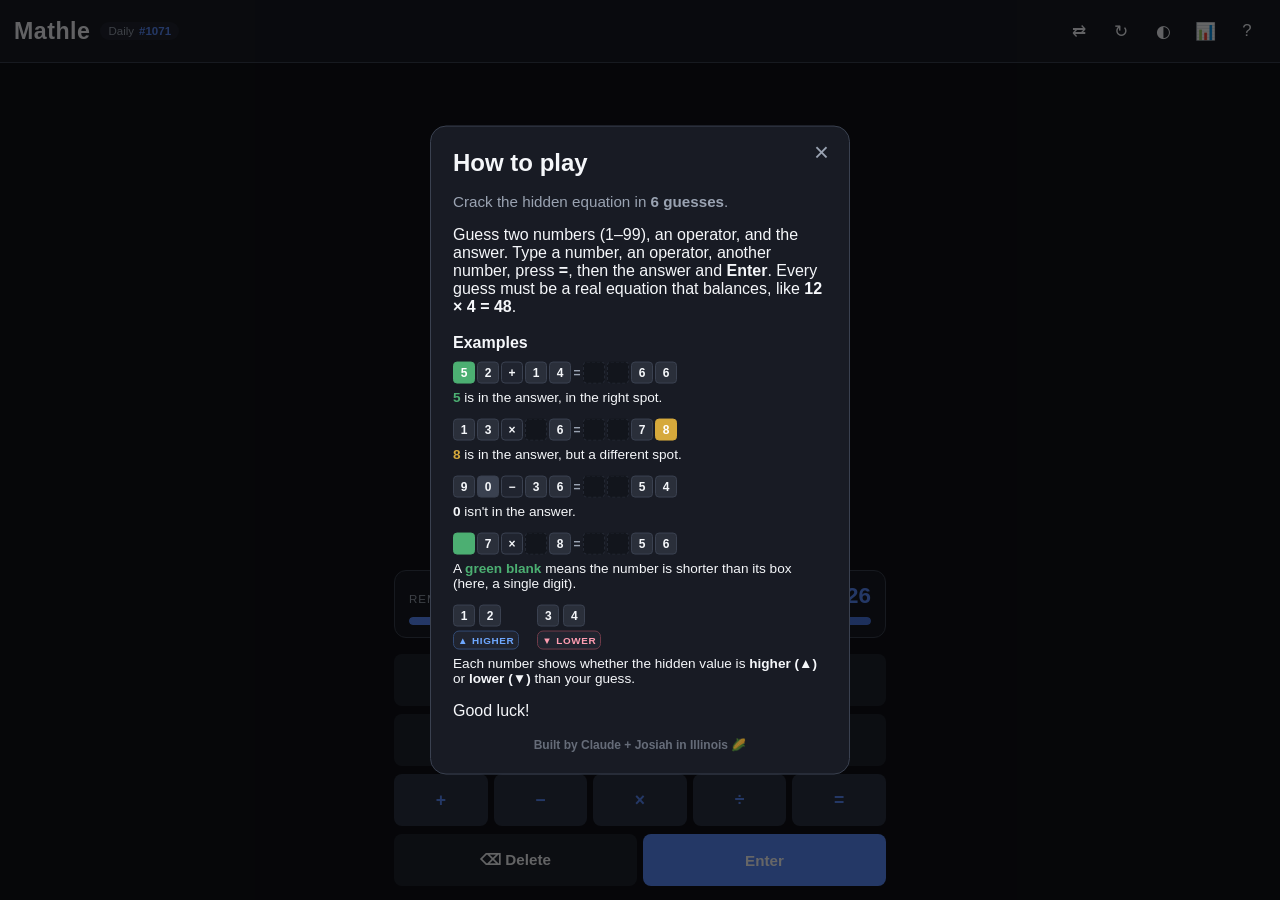
==== commit 886b4eaf: "Updated help file Removed some text to make the help pop up shorter" ====
--- a/index.html
+++ b/index.html
@@ -137,8 +137,7 @@
       <p class="ex-cap">Each number shows whether the hidden value is <strong>higher (▲)</strong> or <strong>lower (▼)</strong> than your guess.</p>
     </div>
 
-    <p>The <strong>Remaining possibilities</strong> meter counts how many equations
-       still fit your clues. Good luck!</p>
+    <p>Good luck!</p>
     <a class="credit" href="https://josiahmdavidson.com" target="_blank" rel="noopener">Built by Claude + Josiah in Illinois 🌽</a>
   </div>
 
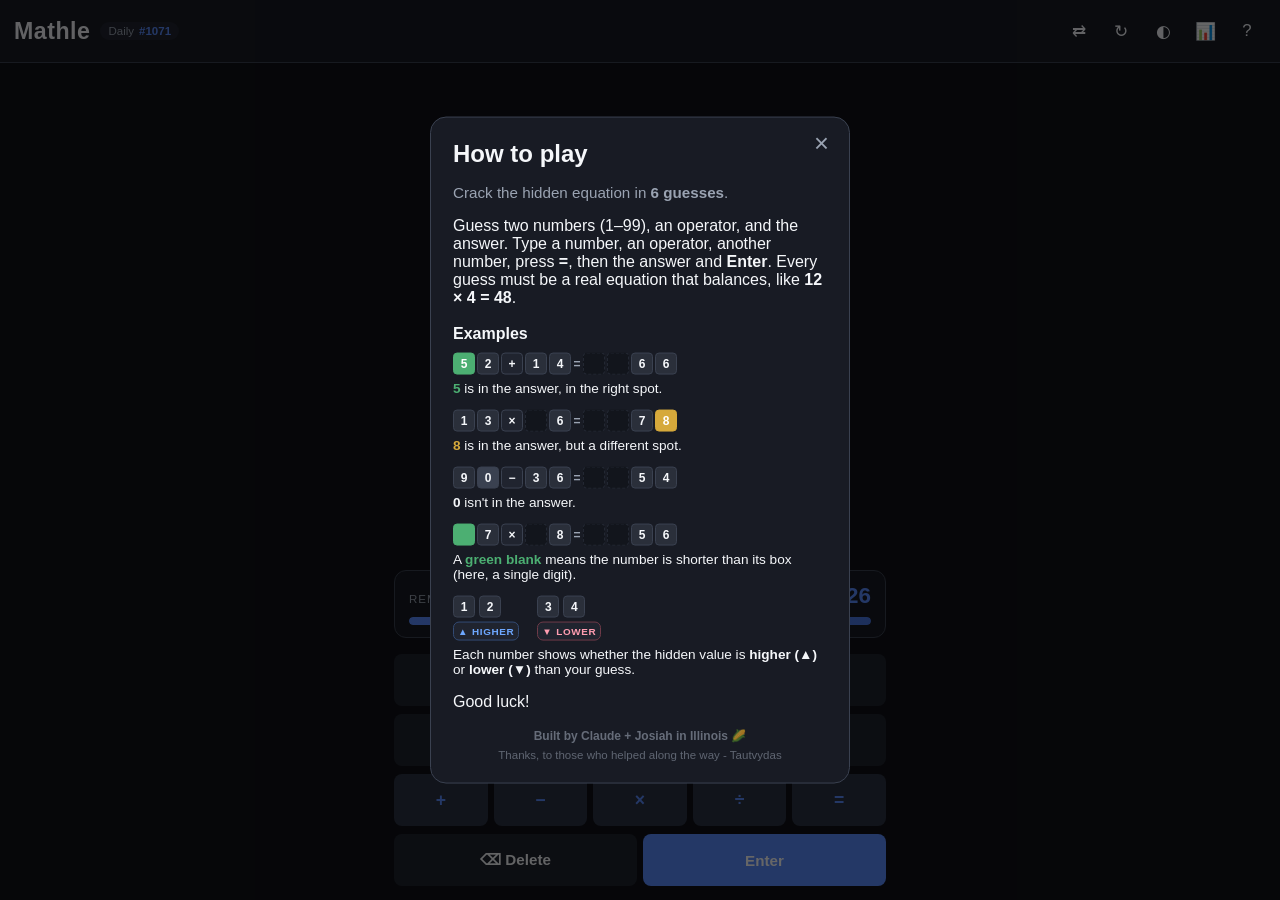
==== commit 6b54c613: "Updated blank logic in guesses and thank you line added" ====
--- a/index.html
+++ b/index.html
@@ -139,6 +139,7 @@
 
     <p>Good luck!</p>
     <a class="credit" href="https://josiahmdavidson.com" target="_blank" rel="noopener">Built by Claude + Josiah in Illinois 🌽</a>
+    <p class="credit-thanks">Thanks, to those who helped along the way - Tautvydas</p>
   </div>
 
   <div id="stats-modal" class="modal">
--- a/styles.css
+++ b/styles.css
@@ -315,18 +315,6 @@
   line-height: 1;
 }
 
-.legend { list-style: none; padding: 0; }
-.legend li { display: flex; align-items: center; gap: 10px; margin: 8px 0; }
-.swatch {
-  width: 22px;
-  height: 22px;
-  border-radius: 5px;
-  display: inline-block;
-}
-.swatch.correct { background: var(--correct); }
-.swatch.present { background: var(--present); }
-.swatch.absent  { background: var(--absent); }
-
 .stats-grid {
   display: grid;
   grid-template-columns: repeat(4, 1fr);
@@ -444,7 +432,9 @@
 }
 .tile.blank.correct { background: var(--correct); border-color: var(--correct); border-style: solid; }
 .tile.blank.present { background: var(--present); border-color: var(--present); border-style: solid; }
-.tile.blank.absent  { background: #14171f; border-color: var(--tile-border); border-style: solid; }
+/* An absent blank means "not blank here — a digit belongs in this slot", so it
+   reads as a solid grey tile (like any absent digit), not an empty outline. */
+.tile.blank.absent  { background: var(--absent); border-color: var(--absent); border-style: solid; }
 
 /* Static "=" separator between the second operand and the result. */
 .tile.sep {
@@ -519,6 +509,13 @@
   text-decoration: none;
 }
 .credit:hover { opacity: 0.85; }
+.credit-thanks {
+  text-align: center;
+  font-size: 0.72rem;
+  color: var(--muted);
+  opacity: 0.55;
+  margin: 6px 0 0;
+}
 
 /* ---- Mobile ---- */
 .keypad { padding-bottom: env(safe-area-inset-bottom, 0); }
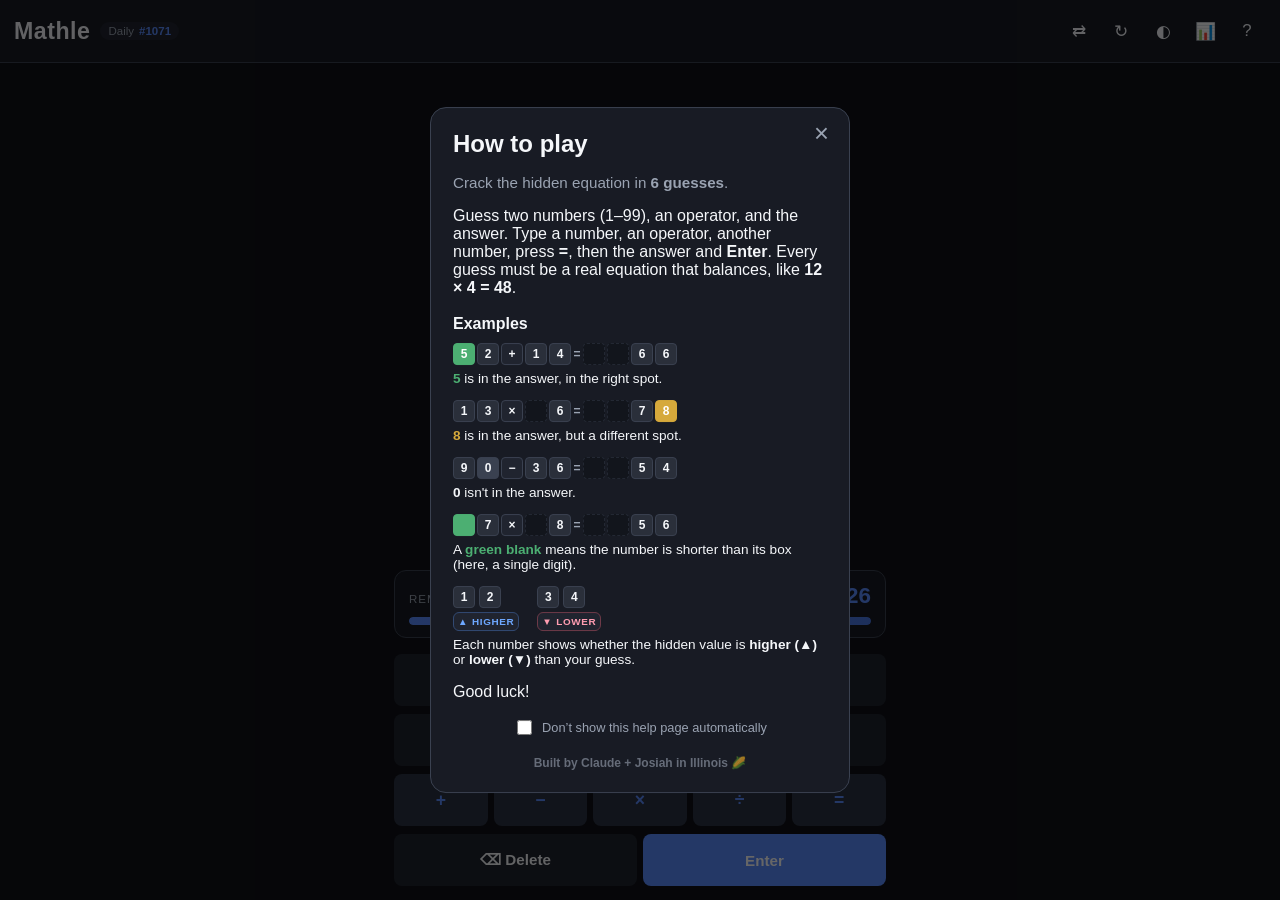
==== commit 6676bace: "Add Halloween theme, help toggle, and input UX improvements - Halloween theme (auto Oct 26-31, or ?t" ====
--- a/index.html
+++ b/index.html
@@ -138,8 +138,8 @@
     </div>
 
     <p>Good luck!</p>
+    <label class="help-dismiss"><input type="checkbox" id="help-dismiss" /> Don’t show this help page automatically</label>
     <a class="credit" href="https://josiahmdavidson.com" target="_blank" rel="noopener">Built by Claude + Josiah in Illinois 🌽</a>
-    <p class="credit-thanks">Thanks, to those who helped along the way - Tautvydas</p>
   </div>
 
   <div id="stats-modal" class="modal">
--- a/styles.css
+++ b/styles.css
@@ -452,6 +452,27 @@
   box-shadow: 0 0 0 1px var(--accent) inset;
 }
 
+/* Small cue under a one-digit second operand: press "=" to reach the answer. */
+.field-hint {
+  margin-top: 3px;
+  text-align: center;
+  font-size: 0.5rem;
+  font-weight: 800;
+  text-transform: uppercase;
+  letter-spacing: 0.4px;
+  line-height: 1;
+  white-space: nowrap;
+  color: var(--accent);
+  animation: fieldHintPulse 1.4s ease-in-out infinite;
+}
+@keyframes fieldHintPulse {
+  0%, 100% { opacity: 0.5; }
+  50% { opacity: 1; }
+}
+@media (prefers-reduced-motion: reduce) {
+  .field-hint { animation: none; opacity: 0.85; }
+}
+
 /* "Wrong answers entered" line in the stats modal. */
 .stat-extra {
   margin-top: 16px;
@@ -509,12 +530,24 @@
   text-decoration: none;
 }
 .credit:hover { opacity: 0.85; }
-.credit-thanks {
-  text-align: center;
-  font-size: 0.72rem;
-  color: var(--muted);
-  opacity: 0.55;
-  margin: 6px 0 0;
+
+/* "Don't show automatically" toggle in the help modal. */
+.help-dismiss {
+  display: flex;
+  align-items: center;
+  justify-content: center;
+  gap: 7px;
+  margin-top: 16px;
+  font-size: 0.8rem;
+  color: var(--muted);
+  cursor: pointer;
+  user-select: none;
+}
+.help-dismiss input {
+  width: 15px;
+  height: 15px;
+  accent-color: var(--accent);
+  cursor: pointer;
 }
 
 /* ---- Mobile ---- */
@@ -542,3 +575,66 @@
   .hint .hint-word { display: none; } /* arrow alone once space is tight */
   .hint { font-size: 0.7rem; }
 }
+
+/* ============================================================
+   Halloween theme (Oct 26–31, or ?theme=halloween)
+   Everything gates behind body.halloween so the base game is untouched.
+   Feedback colours stay legible: correct is still green; only "present"
+   shifts yellow -> orange, and the accent goes pumpkin/purple.
+   ============================================================ */
+body.halloween {
+  --bg: #0c0a12;
+  --panel: #16101f;
+  --panel-2: #1f1730;
+  --tile: #241a33;
+  --tile-border: #3a2b4f;
+  --absent: #39304a;
+  --accent: #ff7518;   /* pumpkin */
+  --accent-2: #e0631a;
+  --present: #f5911e;  /* orange "present" */
+  background: radial-gradient(120% 80% at 50% -10%, #241238 0%, var(--bg) 55%);
+}
+
+/* Glowing title with a little pumpkin. */
+body.halloween .brand h1 {
+  text-shadow: 0 0 10px rgba(255, 117, 24, 0.45), 0 0 22px rgba(139, 92, 246, 0.28);
+}
+body.halloween .brand h1::after { content: ' 🎃'; }
+
+/* Operator keys pick up a purple tint. */
+body.halloween .key.op-key { background: #2a1e3d; color: var(--accent); }
+
+/* Faint cobwebs in the top corners (fixed => out of flow, no layout impact). */
+body.halloween::before,
+body.halloween::after {
+  content: '';
+  position: fixed;
+  top: 0;
+  width: 84px;
+  height: 84px;
+  z-index: 6;
+  opacity: 0.14;
+  pointer-events: none;
+  background: center / contain no-repeat
+    url("data:image/svg+xml,<svg xmlns='http://www.w3.org/2000/svg' viewBox='0 0 100 100'><g fill='none' stroke='%23ffffff' stroke-width='1.4'><path d='M2 2L100 2M2 2L2 100M2 2L74 74M2 2L100 44M2 2L44 100'/><path d='M24 2Q16 16 2 24M46 2Q30 30 2 46M68 2Q44 44 2 68M90 2Q58 58 2 90'/></g></svg>");
+}
+body.halloween::before { left: 0; }
+body.halloween::after  { right: 0; transform: scaleX(-1); }
+
+/* The "boo" ghost that floats up from a pressed number key. */
+.boo {
+  position: fixed;
+  z-index: 60;
+  font-size: 26px;
+  pointer-events: none;
+  transform: translate(-50%, 0);
+  animation: booRise 0.85s ease-out forwards;
+}
+@keyframes booRise {
+  0%   { transform: translate(-50%, 0) scale(0.7); opacity: 0; }
+  20%  { opacity: 0.85; }
+  100% { transform: translate(calc(-50% + var(--drift, 0px)), -72px) scale(1.1); opacity: 0; }
+}
+@media (prefers-reduced-motion: reduce) {
+  .boo { display: none; }
+}
